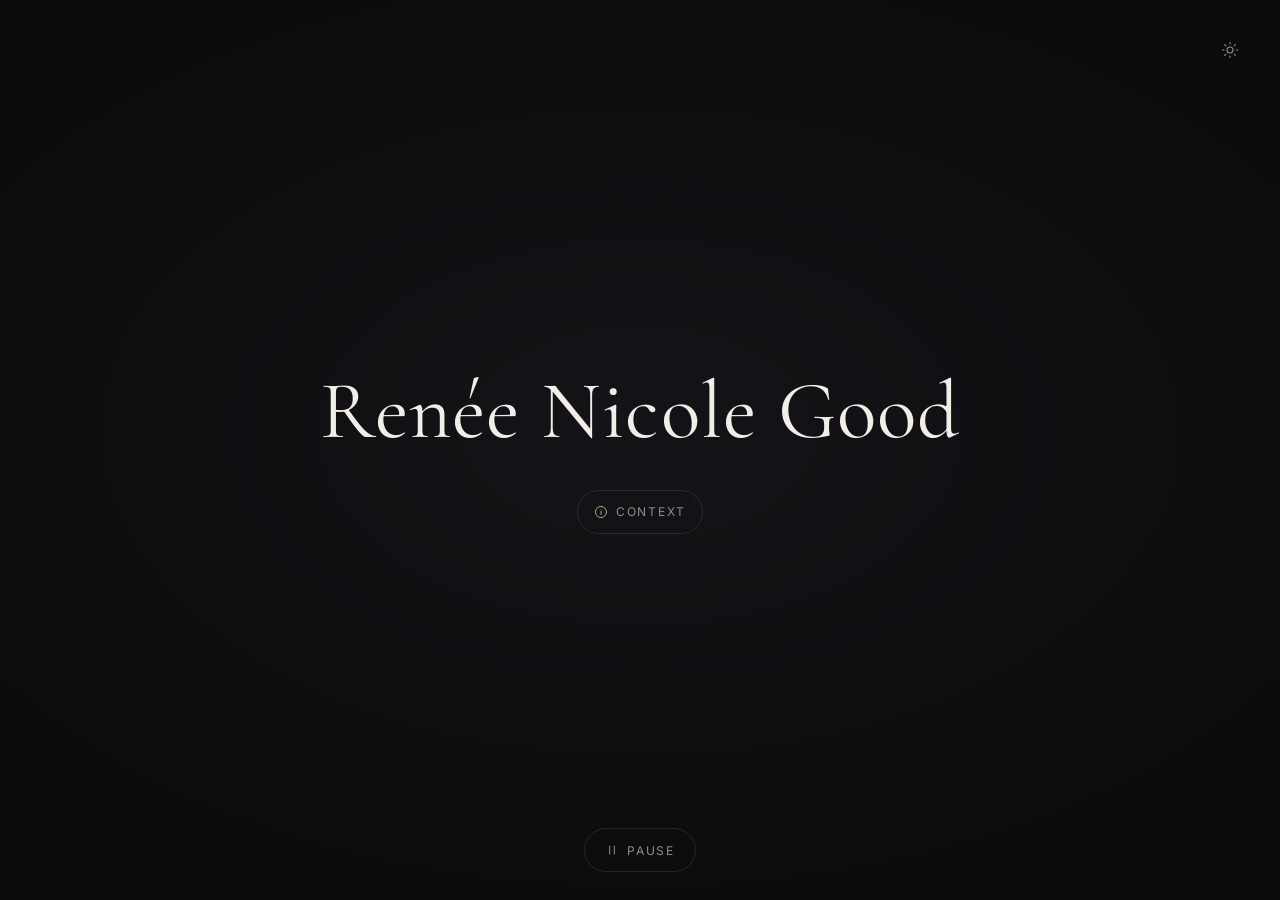
==== index.html @ b08a033c "Initial commit: Say Their Names memorial site" ====
<!DOCTYPE html>
<html lang="en" data-theme="dark">
<head>
  <meta charset="UTF-8">
  <meta name="viewport" content="width=device-width, initial-scale=1.0">
  <meta name="color-scheme" content="dark light">
  <meta name="description" content="A quiet, respectful memorial honoring those whose names should not be forgotten.">
  <title>Say Their Names</title>
  <link rel="preconnect" href="https://fonts.googleapis.com">
  <link rel="preconnect" href="https://fonts.gstatic.com" crossorigin>
  <link href="https://fonts.googleapis.com/css2?family=Cormorant+Garamond:ital,wght@0,400;0,500;1,400&family=Inter:wght@300;400;500&display=swap" rel="stylesheet">
  <script>
    (function () {
      try {
        var saved = localStorage.getItem('stn-theme');
        if (saved === 'light' || saved === 'dark') {
          document.documentElement.setAttribute('data-theme', saved);
        }
      } catch (_) {}
    })();
  </script>
  <link rel="stylesheet" href="styles.css">
</head>
<body>
  <header class="site-chrome site-chrome--top">
    <button
      type="button"
      id="theme-toggle"
      class="icon-btn"
      aria-label="Switch to light theme"
      title="Switch to light theme"
    >
      <svg class="icon icon--sun" viewBox="0 0 24 24" width="18" height="18" fill="none" stroke="currentColor" stroke-width="1.5" stroke-linecap="round" stroke-linejoin="round" aria-hidden="true">
        <circle cx="12" cy="12" r="4"></circle>
        <path d="M12 2v2M12 20v2M4.93 4.93l1.41 1.41M17.66 17.66l1.41 1.41M2 12h2M20 12h2M6.34 17.66l-1.41 1.41M19.07 4.93l-1.41 1.41"></path>
      </svg>
      <svg class="icon icon--moon" viewBox="0 0 24 24" width="18" height="18" fill="none" stroke="currentColor" stroke-width="1.5" stroke-linecap="round" stroke-linejoin="round" aria-hidden="true">
        <path d="M21 12.79A9 9 0 1 1 11.21 3 7 7 0 0 0 21 12.79z"></path>
      </svg>
    </button>
  </header>

  <main class="stage" id="stage" aria-label="Memorial name display">
    <div class="name-presence" id="name-presence" data-phase="hidden">
      <h1 class="name-display" id="name-display" aria-live="polite" aria-atomic="true"></h1>

      <div class="indicator-slot">
        <button
          type="button"
          id="context-trigger"
          class="context-trigger"
          aria-haspopup="dialog"
          aria-controls="context-dialog"
          aria-label="Read full context"
          disabled
        >
          <span class="context-trigger__ring" aria-hidden="true">
            <svg viewBox="0 0 24 24" width="14" height="14" fill="none" stroke="currentColor" stroke-width="1.6" stroke-linecap="round" stroke-linejoin="round">
              <circle cx="12" cy="12" r="9.5"></circle>
              <path d="M12 10.5v5.5"></path>
              <circle cx="12" cy="7.5" r="0.6" fill="currentColor" stroke="none"></circle>
            </svg>
          </span>
          <span class="context-trigger__label">Context</span>
        </button>
      </div>
    </div>

    <noscript>
      <section class="noscript-memorial" aria-label="Memorial archive">
        <p class="noscript-note">JavaScript is disabled. Below are all names honored here and their context.</p>
        <ul class="noscript-list">
          <li>
            <details>
              <summary>Hind Rajab</summary>
              <p>A 5-year-old Palestinian girl killed in Gaza City in January 2024 after being trapped in a car under fire and making a widely publicized, hours-long emergency call to the Palestinian Red Crescent. She was honored by Houston Texans linebacker Azeez Al-Shaair on his eye black in September 2026.</p>
            </details>
          </li>
          <li>
            <details>
              <summary>Fatima Al-Bayook</summary>
              <p>An 8-year-old Palestinian girl who survived an earlier airstrike that killed her family in 2023 before later being killed in Gaza. She was honored by Houston Texans linebacker Azeez Al-Shaair on his eye black in October 2026.</p>
            </details>
          </li>
          <li>
            <details>
              <summary>Khaled Nabhan</summary>
              <p>A Palestinian grandfather known internationally as the &ldquo;soul of my soul&rdquo; grandfather after footage of him mourning his 3-year-old granddaughter Reem&mdash;killed in an Israeli attack in November 2023&mdash;went viral. Khaled Nabhan himself was killed in an Israeli strike in December 2024.</p>
            </details>
          </li>
          <li>
            <details>
              <summary>Reem Nabhan</summary>
              <p>The 3-year-old granddaughter of Khaled Nabhan, killed in an Israeli attack in November 2023. Footage of her grandfather mourning her as the &ldquo;soul of my soul&rdquo; reached audiences worldwide; Khaled Nabhan was later killed in an Israeli strike in December 2024.</p>
            </details>
          </li>
          <li>
            <details>
              <summary>Refaat Alareer</summary>
              <p>A 44-year-old Palestinian poet, writer, and professor of English literature at the Islamic University of Gaza, best known for his poem <em>&ldquo;If I must die.&rdquo;</em> He was killed in an Israeli airstrike in Gaza City on December 6, 2023, alongside several members of his family.</p>
            </details>
          </li>
          <li>
            <details>
              <summary>Sha&rsquo;ban al-Dalou</summary>
              <p>A 19-year-old software engineering student who burned to death on October 14, 2024, after an Israeli strike hit a tent encampment at Shuhada al-Aqsa Hospital in Deir al-Balah. His mother and two younger siblings also died from the attack.</p>
            </details>
          </li>
          <li>
            <details>
              <summary>Hamza Al-Dahdouh</summary>
              <p>An Al Jazeera journalist and the son of Al Jazeera&rsquo;s Gaza bureau chief Wael Al-Dahdouh. He was killed in an Israeli airstrike in southern Gaza on January 7, 2024, alongside freelance journalist Mustafa Thuria, becoming the fifth member of Wael Al-Dahdouh&rsquo;s immediate family killed during the war.</p>
            </details>
          </li>
          <li>
            <details>
              <summary>Mustafa Thuria</summary>
              <p>A freelance journalist killed in an Israeli airstrike in southern Gaza on January 7, 2024, alongside Al Jazeera journalist Hamza Al-Dahdouh.</p>
            </details>
          </li>
          <li>
            <details>
              <summary>Ren&eacute;e Nicole Good</summary>
              <p>A U.S. citizen and mother shot and killed by a masked ICE agent in Minneapolis on January 7, 2026, while behind the wheel of her vehicle. Agents claimed she attempted to ram them, while eyewitness accounts and video footage sparked nationwide protests and calls for a federal investigation.</p>
            </details>
          </li>
          <li>
            <details>
              <summary>Keith Porter Jr.</summary>
              <p>A 43-year-old U.S. citizen and father of two shot and killed by an off-duty ICE agent outside his home in Northridge, Los Angeles, on New Year&rsquo;s Eve 2025. The agent alleged Porter fired at him, while Porter&rsquo;s family stated he was firing celebratory shots and posed no threat.</p>
            </details>
          </li>
          <li>
            <details>
              <summary>Silverio Villegas Gonz&aacute;lez</summary>
              <p>A 38-year-old Mexican national, cook, and father of two shot and killed by an ICE agent during a traffic stop in the Chicago suburb of Franklin Park on September 12, 2025. DHS claimed he hit and dragged an officer with his car, though video analysis by <em>The New York Times</em> and footage obtained by the <em>Chicago Sun-Times</em> contradicted the agency&rsquo;s account.</p>
            </details>
          </li>
          <li>
            <details>
              <summary>Lorenzo Salgado Araujo</summary>
              <p>A Mexican national shot and killed by ICE agents after a traffic stop; ICE alleged he tried to ram agents with his car, a claim contradicted by three witnesses.</p>
            </details>
          </li>
          <li>
            <details>
              <summary>Joan Sebastian Guerrero</summary>
              <p>A 26-year-old Colombian national shot and killed by an ICE agent on July 10, 2026, with ICE stating the agent opened fire as Guerrero attempted to drive away.</p>
            </details>
          </li>
          <li>
            <details>
              <summary>Mr. Lunas Campos</summary>
              <p>Died in ICE custody at Camp East Montana in El Paso, Texas, in January 2026. ICE initially cited a medical emergency, but the El Paso County Medical Examiner ruled his death a homicide resulting from asphyxia due to neck and torso compression. The American Immigration Lawyers Association (AILA) maintains a public log of all reported ICE custody deaths.</p>
            </details>
          </li>
        </ul>
      </section>
    </noscript>
  </main>

  <footer class="site-chrome site-chrome--bottom">
    <button
      type="button"
      id="playback-toggle"
      class="playback-btn"
      aria-pressed="false"
      aria-label="Pause name display"
    >
      <svg class="icon icon--pause" viewBox="0 0 24 24" width="14" height="14" fill="none" stroke="currentColor" stroke-width="1.75" stroke-linecap="round" stroke-linejoin="round" aria-hidden="true">
        <line x1="8" y1="5" x2="8" y2="19"></line>
        <line x1="16" y1="5" x2="16" y2="19"></line>
      </svg>
      <svg class="icon icon--play" viewBox="0 0 24 24" width="14" height="14" fill="none" stroke="currentColor" stroke-width="1.75" stroke-linecap="round" stroke-linejoin="round" aria-hidden="true">
        <polygon points="7 5 19 12 7 19 7 5"></polygon>
      </svg>
      <span id="playback-label">Pause</span>
    </button>
  </footer>

  <dialog
    id="context-dialog"
    class="context-dialog"
    aria-labelledby="dialog-name"
    aria-describedby="dialog-body"
  >
    <article class="dialog-card">
      <div class="dialog-header">
        <div class="dialog-meta" id="dialog-meta"></div>
        <button
          type="button"
          id="dialog-close-x"
          class="icon-btn icon-btn--dialog"
          aria-label="Close context and continue"
          title="Close and continue"
        >
          <svg viewBox="0 0 24 24" width="18" height="18" fill="none" stroke="currentColor" stroke-width="1.5" stroke-linecap="round" stroke-linejoin="round" aria-hidden="true">
            <line x1="18" y1="6" x2="6" y2="18"></line>
            <line x1="6" y1="6" x2="18" y2="18"></line>
          </svg>
        </button>
      </div>

      <h2 class="dialog-name" id="dialog-name"></h2>
      <div class="dialog-rule" aria-hidden="true"></div>

      <div class="dialog-body" id="dialog-body"></div>

      <section class="dialog-sources" id="dialog-sources" hidden aria-label="Reporting sources">
        <h3 class="dialog-sources__heading">Reported Sources</h3>
        <ul class="dialog-sources__list" id="dialog-sources-list"></ul>
      </section>

      <div class="dialog-footer">
        <button type="button" id="dialog-continue" class="continue-btn">
          <span>Close &amp; Continue</span>
        </button>
      </div>
    </article>
  </dialog>

  <script src="script.js" defer></script>
</body>
</html>
---- styles.css ----
/* ==========================================================================
   Say Their Names — Solemn Editorial Memorial
   Design rules:
   - Strictly opacity-only transitions; zero X or Y axis movement.
   - Accessible WCAG AA/AAA contrast across both dark and light themes.
   - Minimum 44x44px touch targets and clear keyboard focus states.
   ========================================================================== */

:root {
  --font-serif: 'Cormorant Garamond', 'Iowan Old Style', 'Palatino Linotype', 'Book Antiqua', Georgia, serif;
  --font-sans: 'Inter', -apple-system, BlinkMacSystemFont, 'Segoe UI', Roboto, Helvetica, Arial, sans-serif;

  /* Timing constants (synchronized with script.js) */
  --fade-in-duration: 1500ms;
  --fade-out-duration: 1500ms;
  --ui-transition: 220ms;
  --dialog-transition: 280ms;

  /* Z-index scale */
  --z-stage: 10;
  --z-chrome: 20;
}

/* Solemn Dark Memorial (Default) */
:root[data-theme="dark"] {
  --bg-base: #0b0b0d;
  --bg-glow: #141418;
  --bg-surface: #131317;
  --bg-surface-hover: #1b1b21;
  --backdrop: rgba(6, 6, 8, 0.82);

  --text-primary: #f2eee6;
  --text-secondary: #cbc5ba;
  --text-muted: #938c80;

  --border-subtle: rgba(242, 238, 230, 0.11);
  --border-strong: rgba(242, 238, 230, 0.24);
  --accent: #bfa987;
  --accent-soft: rgba(191, 169, 135, 0.16);
  --shadow-dialog: 0 28px 80px rgba(0, 0, 0, 0.65), 0 0 0 1px rgba(242, 238, 230, 0.08);
}

/* Archival Light Memorial */
:root[data-theme="light"] {
  --bg-base: #f5f2ec;
  --bg-glow: #faf8f4;
  --bg-surface: #fdfcf9;
  --bg-surface-hover: #f0ece3;
  --backdrop: rgba(22, 21, 19, 0.44);

  --text-primary: #171614;
  --text-secondary: #3c3934;
  --text-muted: #5f5a51;

  --border-subtle: rgba(23, 22, 20, 0.12);
  --border-strong: rgba(23, 22, 20, 0.28);
  --accent: #7a6446;
  --accent-soft: rgba(122, 100, 70, 0.12);
  --shadow-dialog: 0 24px 64px rgba(23, 22, 20, 0.16), 0 0 0 1px rgba(23, 22, 20, 0.08);
}

/* Base Reset */
*,
*::before,
*::after {
  box-sizing: border-box;
}

html,
body {
  margin: 0;
  padding: 0;
  height: 100%;
  background-color: var(--bg-base);
  color: var(--text-primary);
  font-family: var(--font-sans);
  -webkit-font-smoothing: antialiased;
  -moz-osx-font-smoothing: grayscale;
  text-rendering: optimizeLegibility;
}

body {
  min-height: 100dvh;
  background-image: radial-gradient(ellipse 68% 58% at 50% 48%, var(--bg-glow) 0%, var(--bg-base) 100%);
  overflow-x: hidden;
  transition: background-color var(--ui-transition) ease, color var(--ui-transition) ease;
}

/* Accessible focus styles — never suppressed, zero layout shift */
:focus-visible {
  outline: 2px solid var(--accent);
  outline-offset: 3px;
}

/* Peripheral Chrome */
.site-chrome {
  position: fixed;
  left: 0;
  right: 0;
  z-index: var(--z-chrome);
  display: flex;
  align-items: center;
  padding: clamp(1rem, 3vw, 1.75rem);
  pointer-events: none;
}

.site-chrome--top {
  top: 0;
  justify-content: flex-end;
}

.site-chrome--bottom {
  bottom: 0;
  justify-content: center;
}

.site-chrome button {
  pointer-events: auto;
}

/* Quiet Icon Button (Theme Toggle & Dialog Close) */
.icon-btn {
  display: inline-flex;
  align-items: center;
  justify-content: center;
  width: 44px;
  height: 44px;
  padding: 0;
  border: 1px solid transparent;
  border-radius: 999px;
  background: transparent;
  color: var(--text-muted);
  cursor: pointer;
  transition:
    color var(--ui-transition) ease,
    border-color var(--ui-transition) ease,
    background-color var(--ui-transition) ease;
}

.icon-btn:hover {
  color: var(--text-primary);
  border-color: var(--border-subtle);
  background-color: var(--bg-surface-hover);
}

/* Theme Icon Visibility */
:root[data-theme="dark"] .icon--moon {
  display: none;
}

:root[data-theme="light"] .icon--sun {
  display: none;
}

/* Main Centered Stage — Strictly Zero X/Y Movement */
.stage {
  position: relative;
  z-index: var(--z-stage);
  min-height: 100dvh;
  width: 100%;
  display: grid;
  place-items: center;
  padding: 5.5rem clamp(1.25rem, 6vw, 4rem);
}

.name-presence {
  width: 100%;
  max-width: 64rem;
  display: flex;
  flex-direction: column;
  align-items: center;
  justify-content: center;
  text-align: center;
  opacity: 0;
  will-change: opacity;
}

.name-presence[data-phase="visible"] {
  opacity: 1;
  transition: opacity var(--fade-in-duration) cubic-bezier(0.22, 1, 0.36, 1);
}

.name-presence[data-phase="fading-out"] {
  opacity: 0;
  transition: opacity var(--fade-out-duration) cubic-bezier(0.64, 0, 0.78, 0);
}

.name-presence[data-phase="hidden"] {
  opacity: 0;
  transition: none;
}

.name-presence[data-phase="paused"] {
  opacity: 1;
  transition: opacity 260ms ease-out;
}

.name-display {
  margin: 0;
  font-family: var(--font-serif);
  font-weight: 400;
  font-size: clamp(2.5rem, 6.4vw, 5.5rem);
  line-height: 1.12;
  letter-spacing: 0.015em;
  color: var(--text-primary);
  text-wrap: balance;
  /* Reserve steady minimum vertical line height so slot stays grounded */
  min-height: 1.12em;
}

/* Small Context Indicator directly beneath the centered name */
.indicator-slot {
  margin-top: clamp(1.35rem, 3vw, 2rem);
  min-height: 44px;
  display: flex;
  align-items: center;
  justify-content: center;
}

.context-trigger {
  display: inline-flex;
  align-items: center;
  justify-content: center;
  gap: 0.5rem;
  min-width: 44px;
  min-height: 44px;
  padding: 0.5rem 1rem;
  border: 1px solid var(--border-subtle);
  border-radius: 999px;
  background-color: transparent;
  color: var(--text-muted);
  font-family: var(--font-sans);
  font-size: 0.75rem;
  font-weight: 400;
  letter-spacing: 0.14em;
  text-transform: uppercase;
  cursor: pointer;
  transition:
    color var(--ui-transition) ease,
    border-color var(--ui-transition) ease,
    background-color var(--ui-transition) ease,
    opacity var(--ui-transition) ease;
}

.context-trigger__ring {
  display: inline-flex;
  align-items: center;
  justify-content: center;
  color: var(--accent);
  transition: color var(--ui-transition) ease;
}

.context-trigger:hover:not(:disabled) {
  color: var(--text-primary);
  border-color: var(--border-strong);
  background-color: var(--bg-surface-hover);
}

.context-trigger:disabled {
  pointer-events: none;
  cursor: default;
}

/* Quiet Pause / Continue Control */
.playback-btn {
  display: inline-flex;
  align-items: center;
  justify-content: center;
  gap: 0.5rem;
  min-height: 44px;
  min-width: 112px;
  padding: 0.5rem 1.1rem;
  border: 1px solid var(--border-subtle);
  border-radius: 999px;
  background-color: transparent;
  color: var(--text-muted);
  font-family: var(--font-sans);
  font-size: 0.75rem;
  font-weight: 400;
  letter-spacing: 0.14em;
  text-transform: uppercase;
  cursor: pointer;
  transition:
    color var(--ui-transition) ease,
    border-color var(--ui-transition) ease,
    background-color var(--ui-transition) ease;
}

.playback-btn:hover {
  color: var(--text-primary);
  border-color: var(--border-strong);
  background-color: var(--bg-surface-hover);
}

.playback-btn[aria-pressed="true"] {
  color: var(--text-primary);
  border-color: var(--accent);
  background-color: var(--accent-soft);
}

.playback-btn[aria-pressed="false"] .icon--play {
  display: none;
}

.playback-btn[aria-pressed="true"] .icon--pause {
  display: none;
}

/* ==========================================================================
   Centered Editorial Context Dialog — Opacity-Only Fade, Zero X/Y Shift
   ========================================================================== */

.context-dialog {
  width: min(36rem, calc(100vw - 2rem));
  max-height: calc(100dvh - 3rem);
  margin: auto;
  padding: 0;
  border: 1px solid var(--border-subtle);
  border-radius: 12px;
  background-color: var(--bg-surface);
  color: var(--text-primary);
  box-shadow: var(--shadow-dialog);
  overflow-y: auto;
  opacity: 0;
  transition: opacity var(--dialog-transition) ease;
}

.context-dialog[open] {
  opacity: 0;
}

.context-dialog[open].is-open {
  opacity: 1;
}

.context-dialog::backdrop {
  background-color: var(--backdrop);
  backdrop-filter: blur(6px);
  -webkit-backdrop-filter: blur(6px);
  opacity: 0;
  transition: opacity var(--dialog-transition) ease;
}

.context-dialog.is-open::backdrop {
  opacity: 1;
}

.dialog-card {
  padding: clamp(1.5rem, 4vw, 2.5rem);
}

.dialog-header {
  display: flex;
  align-items: center;
  justify-content: space-between;
  gap: 1rem;
  margin-bottom: 0.75rem;
}

.dialog-meta {
  display: flex;
  flex-wrap: wrap;
  align-items: center;
  gap: 0.5rem;
  font-size: 0.75rem;
  font-weight: 500;
  letter-spacing: 0.14em;
  text-transform: uppercase;
  color: var(--accent);
}

.dialog-meta__sep {
  color: var(--text-muted);
  opacity: 0.7;
}

.icon-btn--dialog {
  margin-right: -0.5rem;
  flex-shrink: 0;
}

.dialog-name {
  margin: 0;
  font-family: var(--font-serif);
  font-weight: 400;
  font-size: clamp(1.875rem, 4vw, 2.625rem);
  line-height: 1.15;
  letter-spacing: 0.01em;
  color: var(--text-primary);
}

.dialog-rule {
  width: 2.75rem;
  height: 1px;
  margin: 1.25rem 0 1.5rem;
  background-color: var(--accent);
  opacity: 0.65;
}

.dialog-body {
  font-size: 1rem;
  line-height: 1.75;
  color: var(--text-secondary);
  max-width: 60ch;
}

.dialog-body p {
  margin: 0 0 1rem;
}

.dialog-body p:last-child {
  margin-bottom: 0;
}

.dialog-body em {
  font-style: italic;
  color: var(--text-primary);
}

/* Reported Sources */
.dialog-sources {
  margin-top: 1.75rem;
  padding-top: 1.25rem;
  border-top: 1px solid var(--border-subtle);
}

.dialog-sources__heading {
  margin: 0 0 0.75rem;
  font-size: 0.7rem;
  font-weight: 500;
  letter-spacing: 0.16em;
  text-transform: uppercase;
  color: var(--text-muted);
}

.dialog-sources__list {
  list-style: none;
  margin: 0;
  padding: 0;
  display: flex;
  flex-direction: column;
  gap: 0.65rem;
}

.dialog-source-link {
  display: flex;
  align-items: flex-start;
  justify-content: space-between;
  gap: 0.75rem;
  min-height: 44px;
  padding: 0.45rem 0.65rem;
  margin: 0 -0.65rem;
  border-radius: 6px;
  color: var(--text-secondary);
  text-decoration: none;
  font-size: 0.875rem;
  line-height: 1.45;
  transition: color var(--ui-transition) ease, background-color var(--ui-transition) ease;
}

.dialog-source-link:hover {
  color: var(--text-primary);
  background-color: var(--bg-surface-hover);
}

.dialog-source-link__text {
  display: flex;
  flex-direction: column;
  gap: 0.15rem;
  min-width: 0;
}

.dialog-source-link__pub {
  color: var(--accent);
  font-size: 0.72rem;
  font-weight: 500;
  letter-spacing: 0.08em;
  text-transform: uppercase;
}

.dialog-source-link__title {
  color: inherit;
}

.dialog-source-link__icon {
  flex-shrink: 0;
  margin-top: 0.25rem;
  color: var(--text-muted);
  transition: color var(--ui-transition) ease;
}

.dialog-source-link:hover .dialog-source-link__icon {
  color: var(--accent);
}

/* Dialog Footer */
.dialog-footer {
  margin-top: 2rem;
  padding-top: 1.25rem;
  border-top: 1px solid var(--border-subtle);
  display: flex;
  justify-content: flex-end;
}

.continue-btn {
  display: inline-flex;
  align-items: center;
  justify-content: center;
  min-height: 44px;
  padding: 0.65rem 1.4rem;
  border: 1px solid var(--border-strong);
  border-radius: 999px;
  background-color: transparent;
  color: var(--text-primary);
  font-family: var(--font-sans);
  font-size: 0.78rem;
  font-weight: 500;
  letter-spacing: 0.12em;
  text-transform: uppercase;
  cursor: pointer;
  transition:
    background-color var(--ui-transition) ease,
    border-color var(--ui-transition) ease,
    color var(--ui-transition) ease;
}

.continue-btn:hover {
  border-color: var(--accent);
  background-color: var(--accent-soft);
}

/* No-JS Progressive Enhancement Fallback */
.noscript-memorial {
  width: 100%;
  max-width: 42rem;
  text-align: left;
}

.noscript-note {
  margin: 0 0 2rem;
  font-size: 0.9rem;
  color: var(--text-muted);
}

.noscript-list {
  list-style: none;
  margin: 0;
  padding: 0;
  display: flex;
  flex-direction: column;
  gap: 1.25rem;
}

.noscript-list summary {
  font-family: var(--font-serif);
  font-size: 1.75rem;
  color: var(--text-primary);
  cursor: pointer;
  padding: 0.25rem 0;
}

.noscript-list p {
  margin: 0.6rem 0 0;
  font-size: 1rem;
  line-height: 1.7;
  color: var(--text-secondary);
}

/* Reduced Motion Support */
@media (prefers-reduced-motion: reduce) {
  :root {
    --fade-in-duration: 150ms;
    --fade-out-duration: 150ms;
    --ui-transition: 1ms;
    --dialog-transition: 1ms;
  }
}

/* Mobile Refinements */
@media (max-width: 480px) {
  .dialog-card {
    padding: 1.4rem 1.25rem 1.5rem;
  }

  .dialog-footer {
    justify-content: stretch;
  }

  .continue-btn {
    width: 100%;
  }
}
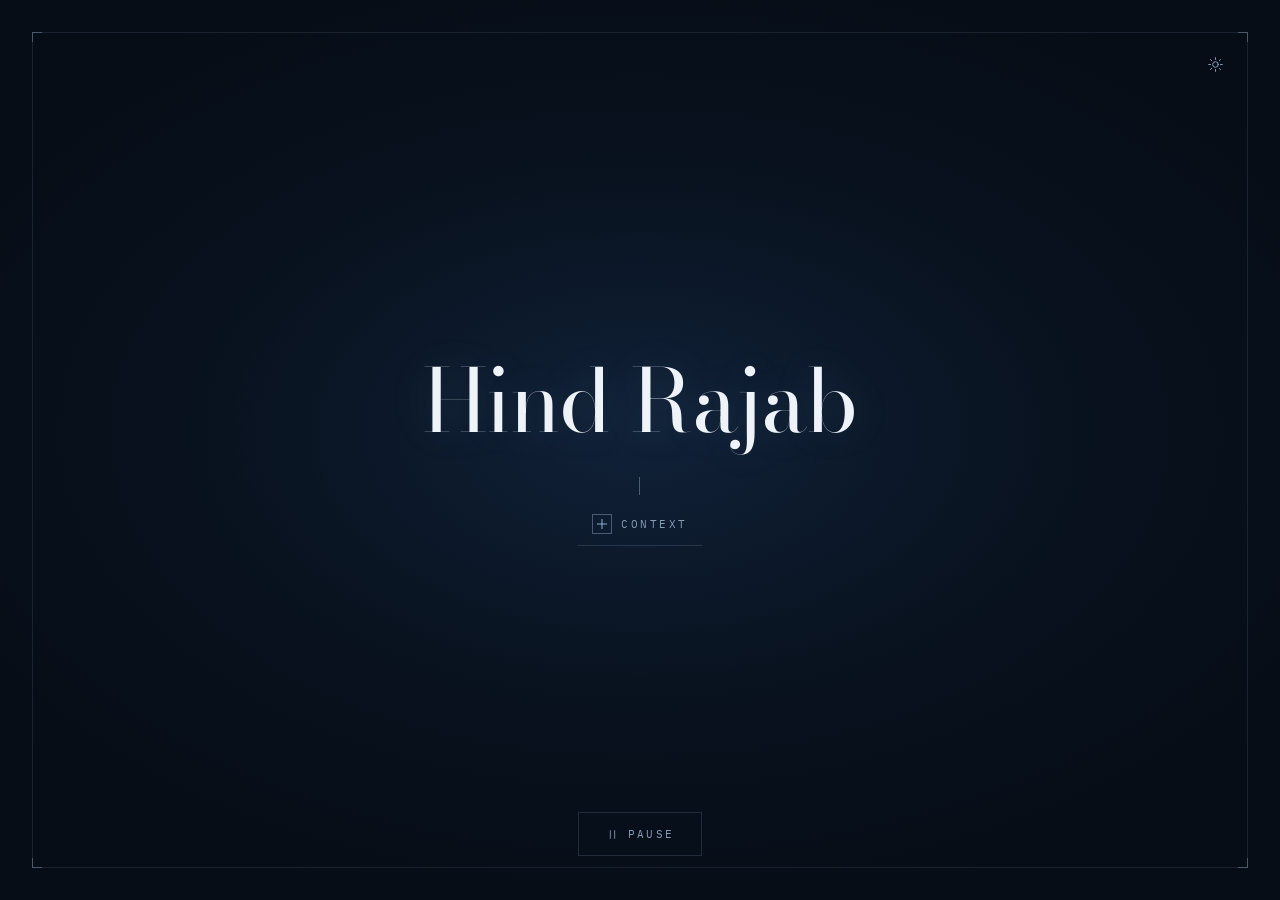
==== commit 299beb7a: "Redesign UI with Nocturnal Vigil Projection aesthetic" ====
--- a/index.html
+++ b/index.html
@@ -4,11 +4,11 @@
   <meta charset="UTF-8">
   <meta name="viewport" content="width=device-width, initial-scale=1.0">
   <meta name="color-scheme" content="dark light">
-  <meta name="description" content="A quiet, respectful memorial honoring those whose names should not be forgotten.">
+  <meta name="description" content="A quiet nocturnal memorial honoring those whose names should not be forgotten.">
   <title>Say Their Names</title>
   <link rel="preconnect" href="https://fonts.googleapis.com">
   <link rel="preconnect" href="https://fonts.gstatic.com" crossorigin>
-  <link href="https://fonts.googleapis.com/css2?family=Cormorant+Garamond:ital,wght@0,400;0,500;1,400&family=Inter:wght@300;400;500&display=swap" rel="stylesheet">
+  <link href="https://fonts.googleapis.com/css2?family=Bodoni+Moda:ital,opsz,wght@0,6..96,400;0,6..96,500;1,6..96,400&family=IBM+Plex+Mono:wght@400;500&family=IBM+Plex+Sans:ital,wght@0,300;0,400;0,500;1,400&display=swap" rel="stylesheet">
   <script>
     (function () {
       try {
@@ -22,6 +22,14 @@
   <link rel="stylesheet" href="styles.css">
 </head>
 <body>
+  <!-- Subtle architectural projection frame -->
+  <div class="gallery-frame" aria-hidden="true">
+    <span class="gallery-corner gallery-corner--tl"></span>
+    <span class="gallery-corner gallery-corner--tr"></span>
+    <span class="gallery-corner gallery-corner--bl"></span>
+    <span class="gallery-corner gallery-corner--br"></span>
+  </div>
+
   <header class="site-chrome site-chrome--top">
     <button
       type="button"
@@ -30,11 +38,11 @@
       aria-label="Switch to light theme"
       title="Switch to light theme"
     >
-      <svg class="icon icon--sun" viewBox="0 0 24 24" width="18" height="18" fill="none" stroke="currentColor" stroke-width="1.5" stroke-linecap="round" stroke-linejoin="round" aria-hidden="true">
+      <svg class="icon icon--sun" viewBox="0 0 24 24" width="17" height="17" fill="none" stroke="currentColor" stroke-width="1.4" stroke-linecap="square" stroke-linejoin="miter" aria-hidden="true">
         <circle cx="12" cy="12" r="4"></circle>
-        <path d="M12 2v2M12 20v2M4.93 4.93l1.41 1.41M17.66 17.66l1.41 1.41M2 12h2M20 12h2M6.34 17.66l-1.41 1.41M19.07 4.93l-1.41 1.41"></path>
-      </svg>
-      <svg class="icon icon--moon" viewBox="0 0 24 24" width="18" height="18" fill="none" stroke="currentColor" stroke-width="1.5" stroke-linecap="round" stroke-linejoin="round" aria-hidden="true">
+        <path d="M12 2.5v2.2M12 19.3v2.2M4.93 4.93l1.55 1.55M17.52 17.52l1.55 1.55M2.5 12h2.2M19.3 12h2.2M6.48 17.52l-1.55 1.55M19.07 4.93l-1.55 1.55"></path>
+      </svg>
+      <svg class="icon icon--moon" viewBox="0 0 24 24" width="17" height="17" fill="none" stroke="currentColor" stroke-width="1.4" stroke-linecap="square" stroke-linejoin="miter" aria-hidden="true">
         <path d="M21 12.79A9 9 0 1 1 11.21 3 7 7 0 0 0 21 12.79z"></path>
       </svg>
     </button>
@@ -45,6 +53,7 @@
       <h1 class="name-display" id="name-display" aria-live="polite" aria-atomic="true"></h1>
 
       <div class="indicator-slot">
+        <span class="indicator-stem" aria-hidden="true"></span>
         <button
           type="button"
           id="context-trigger"
@@ -54,11 +63,10 @@
           aria-label="Read full context"
           disabled
         >
-          <span class="context-trigger__ring" aria-hidden="true">
-            <svg viewBox="0 0 24 24" width="14" height="14" fill="none" stroke="currentColor" stroke-width="1.6" stroke-linecap="round" stroke-linejoin="round">
-              <circle cx="12" cy="12" r="9.5"></circle>
-              <path d="M12 10.5v5.5"></path>
-              <circle cx="12" cy="7.5" r="0.6" fill="currentColor" stroke="none"></circle>
+          <span class="context-trigger__mark" aria-hidden="true">
+            <svg viewBox="0 0 16 16" width="12" height="12" fill="none" stroke="currentColor" stroke-width="1.25" stroke-linecap="square">
+              <line x1="8" y1="2" x2="8" y2="14"></line>
+              <line x1="2" y1="8" x2="14" y2="8"></line>
             </svg>
           </span>
           <span class="context-trigger__label">Context</span>
@@ -167,11 +175,11 @@
       aria-pressed="false"
       aria-label="Pause name display"
     >
-      <svg class="icon icon--pause" viewBox="0 0 24 24" width="14" height="14" fill="none" stroke="currentColor" stroke-width="1.75" stroke-linecap="round" stroke-linejoin="round" aria-hidden="true">
+      <svg class="icon icon--pause" viewBox="0 0 24 24" width="13" height="13" fill="none" stroke="currentColor" stroke-width="1.6" stroke-linecap="square" aria-hidden="true">
         <line x1="8" y1="5" x2="8" y2="19"></line>
         <line x1="16" y1="5" x2="16" y2="19"></line>
       </svg>
-      <svg class="icon icon--play" viewBox="0 0 24 24" width="14" height="14" fill="none" stroke="currentColor" stroke-width="1.75" stroke-linecap="round" stroke-linejoin="round" aria-hidden="true">
+      <svg class="icon icon--play" viewBox="0 0 24 24" width="13" height="13" fill="none" stroke="currentColor" stroke-width="1.6" stroke-linecap="square" stroke-linejoin="miter" aria-hidden="true">
         <polygon points="7 5 19 12 7 19 7 5"></polygon>
       </svg>
       <span id="playback-label">Pause</span>
@@ -184,8 +192,8 @@
     aria-labelledby="dialog-name"
     aria-describedby="dialog-body"
   >
-    <article class="dialog-card">
-      <div class="dialog-header">
+    <article class="dialog-dossier">
+      <div class="dialog-topbar">
         <div class="dialog-meta" id="dialog-meta"></div>
         <button
           type="button"
@@ -194,22 +202,23 @@
           aria-label="Close context and continue"
           title="Close and continue"
         >
-          <svg viewBox="0 0 24 24" width="18" height="18" fill="none" stroke="currentColor" stroke-width="1.5" stroke-linecap="round" stroke-linejoin="round" aria-hidden="true">
+          <svg viewBox="0 0 24 24" width="16" height="16" fill="none" stroke="currentColor" stroke-width="1.4" stroke-linecap="square" aria-hidden="true">
             <line x1="18" y1="6" x2="6" y2="18"></line>
             <line x1="6" y1="6" x2="18" y2="18"></line>
           </svg>
         </button>
       </div>
 
-      <h2 class="dialog-name" id="dialog-name"></h2>
-      <div class="dialog-rule" aria-hidden="true"></div>
-
-      <div class="dialog-body" id="dialog-body"></div>
-
-      <section class="dialog-sources" id="dialog-sources" hidden aria-label="Reporting sources">
-        <h3 class="dialog-sources__heading">Reported Sources</h3>
-        <ul class="dialog-sources__list" id="dialog-sources-list"></ul>
-      </section>
+      <div class="dialog-content">
+        <h2 class="dialog-name" id="dialog-name"></h2>
+
+        <div class="dialog-body" id="dialog-body"></div>
+
+        <section class="dialog-sources" id="dialog-sources" hidden aria-label="Reporting sources">
+          <h3 class="dialog-sources__heading">Documented Sources</h3>
+          <ul class="dialog-sources__list" id="dialog-sources-list"></ul>
+        </section>
+      </div>
 
       <div class="dialog-footer">
         <button type="button" id="dialog-continue" class="continue-btn">
--- a/styles.css
+++ b/styles.css
@@ -1,14 +1,16 @@
 /* ==========================================================================
-   Say Their Names — Solemn Editorial Memorial
-   Design rules:
+   Say Their Names — Nocturnal Vigil Projection
+   Design grammar:
+   - Deep midnight Prussian blue canvas with moonlight-silver typography.
+   - Bodoni Moda (high-contrast Didone) + IBM Plex Sans + IBM Plex Mono.
+   - Sharp 0px architectural geometry, hairline framing, crosshair context cue.
    - Strictly opacity-only transitions; zero X or Y axis movement.
-   - Accessible WCAG AA/AAA contrast across both dark and light themes.
-   - Minimum 44x44px touch targets and clear keyboard focus states.
    ========================================================================== */
 
 :root {
-  --font-serif: 'Cormorant Garamond', 'Iowan Old Style', 'Palatino Linotype', 'Book Antiqua', Georgia, serif;
-  --font-sans: 'Inter', -apple-system, BlinkMacSystemFont, 'Segoe UI', Roboto, Helvetica, Arial, sans-serif;
+  --font-display: 'Bodoni Moda', 'Didot', 'Bodoni MT', 'Times New Roman', serif;
+  --font-sans: 'IBM Plex Sans', -apple-system, BlinkMacSystemFont, 'Segoe UI', sans-serif;
+  --font-mono: 'IBM Plex Mono', ui-monospace, 'SFMono-Regular', Menlo, monospace;
 
   /* Timing constants (synchronized with script.js) */
   --fade-in-duration: 1500ms;
@@ -16,47 +18,63 @@
   --ui-transition: 220ms;
   --dialog-transition: 280ms;
 
+  /* Architectural spacing */
+  --frame-inset: clamp(0.875rem, 2.6vw, 2rem);
+
   /* Z-index scale */
+  --z-frame: 5;
   --z-stage: 10;
   --z-chrome: 20;
 }
 
-/* Solemn Dark Memorial (Default) */
+/* Nocturnal Vigil — Deep Midnight Prussian Blue (Default) */
 :root[data-theme="dark"] {
-  --bg-base: #0b0b0d;
-  --bg-glow: #141418;
-  --bg-surface: #131317;
-  --bg-surface-hover: #1b1b21;
-  --backdrop: rgba(6, 6, 8, 0.82);
-
-  --text-primary: #f2eee6;
-  --text-secondary: #cbc5ba;
-  --text-muted: #938c80;
-
-  --border-subtle: rgba(242, 238, 230, 0.11);
-  --border-strong: rgba(242, 238, 230, 0.24);
-  --accent: #bfa987;
-  --accent-soft: rgba(191, 169, 135, 0.16);
-  --shadow-dialog: 0 28px 80px rgba(0, 0, 0, 0.65), 0 0 0 1px rgba(242, 238, 230, 0.08);
-}
-
-/* Archival Light Memorial */
+  --bg-deep: #060d17;
+  --bg-base: #08111d;
+  --bg-projection: #102138;
+  --bg-surface: #0b1625;
+  --bg-surface-alt: #0f1e31;
+  --bg-hover: rgba(150, 184, 219, 0.08);
+  --backdrop: rgba(3, 8, 15, 0.84);
+
+  --text-primary: #eef3f9;
+  --text-secondary: #c3d1e2;
+  --text-muted: #869db8;
+
+  --border-frame: rgba(173, 198, 226, 0.11);
+  --border-corner: rgba(173, 198, 226, 0.34);
+  --border-subtle: rgba(173, 198, 226, 0.16);
+  --border-strong: rgba(173, 198, 226, 0.38);
+
+  --accent: #96b8db;
+  --accent-soft: rgba(150, 184, 219, 0.12);
+  --projection-glow: 0 0 44px rgba(150, 184, 219, 0.16);
+  --shadow-dialog: 0 32px 96px rgba(1, 5, 11, 0.78);
+}
+
+/* Dawn Mist — Cool Architectural Paper */
 :root[data-theme="light"] {
-  --bg-base: #f5f2ec;
-  --bg-glow: #faf8f4;
-  --bg-surface: #fdfcf9;
-  --bg-surface-hover: #f0ece3;
-  --backdrop: rgba(22, 21, 19, 0.44);
-
-  --text-primary: #171614;
-  --text-secondary: #3c3934;
-  --text-muted: #5f5a51;
-
-  --border-subtle: rgba(23, 22, 20, 0.12);
-  --border-strong: rgba(23, 22, 20, 0.28);
-  --accent: #7a6446;
-  --accent-soft: rgba(122, 100, 70, 0.12);
-  --shadow-dialog: 0 24px 64px rgba(23, 22, 20, 0.16), 0 0 0 1px rgba(23, 22, 20, 0.08);
+  --bg-deep: #e2e9f1;
+  --bg-base: #edf2f7;
+  --bg-projection: #f7fafc;
+  --bg-surface: #ffffff;
+  --bg-surface-alt: #f4f7fb;
+  --bg-hover: rgba(11, 24, 41, 0.05);
+  --backdrop: rgba(8, 17, 29, 0.48);
+
+  --text-primary: #0b1829;
+  --text-secondary: #2b3e55;
+  --text-muted: #4b617a;
+
+  --border-frame: rgba(11, 24, 41, 0.11);
+  --border-corner: rgba(11, 24, 41, 0.34);
+  --border-subtle: rgba(11, 24, 41, 0.14);
+  --border-strong: rgba(11, 24, 41, 0.36);
+
+  --accent: #2c537d;
+  --accent-soft: rgba(44, 83, 125, 0.09);
+  --projection-glow: none;
+  --shadow-dialog: 0 28px 72px rgba(8, 17, 29, 0.18);
 }
 
 /* Base Reset */
@@ -81,44 +99,92 @@
 
 body {
   min-height: 100dvh;
-  background-image: radial-gradient(ellipse 68% 58% at 50% 48%, var(--bg-glow) 0%, var(--bg-base) 100%);
+  background-image:
+    radial-gradient(ellipse 62% 54% at 50% 48%, var(--bg-projection) 0%, var(--bg-base) 58%, var(--bg-deep) 100%);
   overflow-x: hidden;
   transition: background-color var(--ui-transition) ease, color var(--ui-transition) ease;
 }
 
-/* Accessible focus styles — never suppressed, zero layout shift */
+/* Crisp keyboard focus ring — zero layout shift */
 :focus-visible {
   outline: 2px solid var(--accent);
   outline-offset: 3px;
 }
 
-/* Peripheral Chrome */
+/* Subtle Architectural Gallery Projection Frame */
+.gallery-frame {
+  position: fixed;
+  inset: var(--frame-inset);
+  z-index: var(--z-frame);
+  border: 1px solid var(--border-frame);
+  pointer-events: none;
+}
+
+.gallery-corner {
+  position: absolute;
+  width: 10px;
+  height: 10px;
+  border-color: var(--border-corner);
+  border-style: solid;
+  border-width: 0;
+}
+
+.gallery-corner--tl {
+  top: -1px;
+  left: -1px;
+  border-top-width: 1px;
+  border-left-width: 1px;
+}
+
+.gallery-corner--tr {
+  top: -1px;
+  right: -1px;
+  border-top-width: 1px;
+  border-right-width: 1px;
+}
+
+.gallery-corner--bl {
+  bottom: -1px;
+  left: -1px;
+  border-bottom-width: 1px;
+  border-left-width: 1px;
+}
+
+.gallery-corner--br {
+  bottom: -1px;
+  right: -1px;
+  border-bottom-width: 1px;
+  border-right-width: 1px;
+}
+
+/* Peripheral Chrome — Aligned cleanly inside the gallery frame */
 .site-chrome {
   position: fixed;
-  left: 0;
-  right: 0;
+  left: var(--frame-inset);
+  right: var(--frame-inset);
   z-index: var(--z-chrome);
   display: flex;
   align-items: center;
-  padding: clamp(1rem, 3vw, 1.75rem);
   pointer-events: none;
 }
 
 .site-chrome--top {
-  top: 0;
+  top: var(--frame-inset);
   justify-content: flex-end;
+  padding: 0.65rem;
 }
 
 .site-chrome--bottom {
-  bottom: 0;
-  justify-content: center;
+  bottom: var(--frame-inset);
+  justify-content: center;
+  padding: 0.75rem;
 }
 
 .site-chrome button {
   pointer-events: auto;
 }
 
-/* Quiet Icon Button (Theme Toggle & Dialog Close) */
+/* Sharp-Edged Square Icon Button */
 .icon-btn {
   display: inline-flex;
   align-items: center;
@@ -127,7 +193,7 @@
   height: 44px;
   padding: 0;
   border: 1px solid transparent;
-  border-radius: 999px;
+  border-radius: 0;
   background: transparent;
   color: var(--text-muted);
   cursor: pointer;
@@ -140,10 +206,9 @@
 .icon-btn:hover {
   color: var(--text-primary);
   border-color: var(--border-subtle);
-  background-color: var(--bg-surface-hover);
-}
-
-/* Theme Icon Visibility */
+  background-color: var(--bg-hover);
+}
+
 :root[data-theme="dark"] .icon--moon {
   display: none;
 }
@@ -160,12 +225,12 @@
   width: 100%;
   display: grid;
   place-items: center;
-  padding: 5.5rem clamp(1.25rem, 6vw, 4rem);
+  padding: 6rem clamp(2rem, 8vw, 6rem);
 }
 
 .name-presence {
   width: 100%;
-  max-width: 64rem;
+  max-width: 68rem;
   display: flex;
   flex-direction: column;
   align-items: center;
@@ -197,42 +262,51 @@
 
 .name-display {
   margin: 0;
-  font-family: var(--font-serif);
+  font-family: var(--font-display);
   font-weight: 400;
-  font-size: clamp(2.5rem, 6.4vw, 5.5rem);
-  line-height: 1.12;
-  letter-spacing: 0.015em;
-  color: var(--text-primary);
+  font-optical-sizing: auto;
+  font-size: clamp(2.5rem, 6.8vw, 5.75rem);
+  line-height: 1.08;
+  letter-spacing: -0.01em;
+  color: var(--text-primary);
+  text-shadow: var(--projection-glow);
   text-wrap: balance;
-  /* Reserve steady minimum vertical line height so slot stays grounded */
-  min-height: 1.12em;
-}
-
-/* Small Context Indicator directly beneath the centered name */
+  min-height: 1.08em;
+}
+
+/* Delicate Vertical Hairline & Crosshair Context Indicator */
 .indicator-slot {
-  margin-top: clamp(1.35rem, 3vw, 2rem);
-  min-height: 44px;
-  display: flex;
-  align-items: center;
-  justify-content: center;
+  margin-top: clamp(1.25rem, 2.8vw, 1.85rem);
+  display: flex;
+  flex-direction: column;
+  align-items: center;
+  justify-content: center;
+}
+
+.indicator-stem {
+  width: 1px;
+  height: 18px;
+  background-color: var(--border-strong);
+  margin-bottom: 0.45rem;
 }
 
 .context-trigger {
   display: inline-flex;
   align-items: center;
   justify-content: center;
-  gap: 0.5rem;
+  gap: 0.55rem;
   min-width: 44px;
   min-height: 44px;
-  padding: 0.5rem 1rem;
-  border: 1px solid var(--border-subtle);
-  border-radius: 999px;
+  padding: 0.5rem 0.9rem;
+  border: 1px solid transparent;
+  border-bottom-color: var(--border-subtle);
+  border-radius: 0;
   background-color: transparent;
   color: var(--text-muted);
-  font-family: var(--font-sans);
-  font-size: 0.75rem;
+  font-family: var(--font-mono);
+  font-size: 0.7rem;
   font-weight: 400;
-  letter-spacing: 0.14em;
+  letter-spacing: 0.22em;
   text-transform: uppercase;
   cursor: pointer;
   transition:
@@ -242,18 +316,31 @@
     opacity var(--ui-transition) ease;
 }
 
-.context-trigger__ring {
+.context-trigger__mark {
   display: inline-flex;
   align-items: center;
   justify-content: center;
+  width: 20px;
+  height: 20px;
+  border: 1px solid var(--border-strong);
   color: var(--accent);
-  transition: color var(--ui-transition) ease;
+  transition:
+    border-color var(--ui-transition) ease,
+    color var(--ui-transition) ease,
+    background-color var(--ui-transition) ease;
 }
 
 .context-trigger:hover:not(:disabled) {
   color: var(--text-primary);
-  border-color: var(--border-strong);
-  background-color: var(--bg-surface-hover);
+  border-color: var(--border-subtle);
+  border-bottom-color: var(--accent);
+  background-color: var(--bg-hover);
+}
+
+.context-trigger:hover:not(:disabled) .context-trigger__mark {
+  border-color: var(--accent);
+  color: var(--text-primary);
+  background-color: var(--accent-soft);
 }
 
 .context-trigger:disabled {
@@ -261,23 +348,23 @@
   cursor: default;
 }
 
-/* Quiet Pause / Continue Control */
+/* Sharp Architectural Pause / Continue Control */
 .playback-btn {
   display: inline-flex;
   align-items: center;
   justify-content: center;
-  gap: 0.5rem;
+  gap: 0.55rem;
   min-height: 44px;
-  min-width: 112px;
+  min-width: 124px;
   padding: 0.5rem 1.1rem;
   border: 1px solid var(--border-subtle);
-  border-radius: 999px;
+  border-radius: 0;
   background-color: transparent;
   color: var(--text-muted);
-  font-family: var(--font-sans);
-  font-size: 0.75rem;
+  font-family: var(--font-mono);
+  font-size: 0.7rem;
   font-weight: 400;
-  letter-spacing: 0.14em;
+  letter-spacing: 0.2em;
   text-transform: uppercase;
   cursor: pointer;
   transition:
@@ -289,7 +376,7 @@
 .playback-btn:hover {
   color: var(--text-primary);
   border-color: var(--border-strong);
-  background-color: var(--bg-surface-hover);
+  background-color: var(--bg-hover);
 }
 
 .playback-btn[aria-pressed="true"] {
@@ -307,16 +394,17 @@
 }
 
 /* ==========================================================================
-   Centered Editorial Context Dialog — Opacity-Only Fade, Zero X/Y Shift
+   Sharp-Edged Editorial Dossier Dialog — Opacity-Only Fade, Zero X/Y Shift
    ========================================================================== */
 
 .context-dialog {
-  width: min(36rem, calc(100vw - 2rem));
+  width: min(38rem, calc(100vw - 2rem));
   max-height: calc(100dvh - 3rem);
   margin: auto;
   padding: 0;
-  border: 1px solid var(--border-subtle);
-  border-radius: 12px;
+  border: 1px solid var(--border-strong);
+  border-top: 2px solid var(--accent);
+  border-radius: 0;
   background-color: var(--bg-surface);
   color: var(--text-primary);
   box-shadow: var(--shadow-dialog);
@@ -335,8 +423,8 @@
 
 .context-dialog::backdrop {
   background-color: var(--backdrop);
-  backdrop-filter: blur(6px);
-  -webkit-backdrop-filter: blur(6px);
+  backdrop-filter: blur(8px);
+  -webkit-backdrop-filter: blur(8px);
   opacity: 0;
   transition: opacity var(--dialog-transition) ease;
 }
@@ -345,67 +433,77 @@
   opacity: 1;
 }
 
-.dialog-card {
-  padding: clamp(1.5rem, 4vw, 2.5rem);
-}
-
-.dialog-header {
-  display: flex;
-  align-items: center;
+.dialog-dossier {
+  display: flex;
+  flex-direction: column;
+}
+
+.dialog-topbar {
+  display: flex;
+  align-items: stretch;
   justify-content: space-between;
-  gap: 1rem;
-  margin-bottom: 0.75rem;
+  border-bottom: 1px solid var(--border-subtle);
+  background-color: var(--bg-surface-alt);
 }
 
 .dialog-meta {
   display: flex;
   flex-wrap: wrap;
   align-items: center;
-  gap: 0.5rem;
-  font-size: 0.75rem;
+  gap: 0.6rem;
+  padding: 0.85rem clamp(1.25rem, 3.5vw, 2.25rem);
+  font-family: var(--font-mono);
+  font-size: 0.72rem;
   font-weight: 500;
-  letter-spacing: 0.14em;
+  letter-spacing: 0.16em;
   text-transform: uppercase;
   color: var(--accent);
 }
 
 .dialog-meta__sep {
   color: var(--text-muted);
-  opacity: 0.7;
+  opacity: 0.65;
 }
 
 .icon-btn--dialog {
-  margin-right: -0.5rem;
+  width: 48px;
+  height: auto;
+  min-height: 44px;
+  border-left: 1px solid var(--border-subtle);
   flex-shrink: 0;
 }
 
+.icon-btn--dialog:hover {
+  border-color: transparent;
+  border-left-color: var(--border-subtle);
+}
+
+.dialog-content {
+  padding: clamp(1.5rem, 4vw, 2.5rem) clamp(1.25rem, 3.5vw, 2.25rem);
+}
+
 .dialog-name {
-  margin: 0;
-  font-family: var(--font-serif);
+  margin: 0 0 1.35rem;
+  font-family: var(--font-display);
   font-weight: 400;
-  font-size: clamp(1.875rem, 4vw, 2.625rem);
-  line-height: 1.15;
-  letter-spacing: 0.01em;
-  color: var(--text-primary);
-}
-
-.dialog-rule {
-  width: 2.75rem;
-  height: 1px;
-  margin: 1.25rem 0 1.5rem;
-  background-color: var(--accent);
-  opacity: 0.65;
+  font-optical-sizing: auto;
+  font-size: clamp(1.95rem, 4.2vw, 2.75rem);
+  line-height: 1.1;
+  letter-spacing: -0.01em;
+  color: var(--text-primary);
 }
 
 .dialog-body {
+  font-family: var(--font-sans);
   font-size: 1rem;
-  line-height: 1.75;
+  font-weight: 300;
+  line-height: 1.78;
   color: var(--text-secondary);
-  max-width: 60ch;
+  max-width: 58ch;
 }
 
 .dialog-body p {
-  margin: 0 0 1rem;
+  margin: 0 0 1.05rem;
 }
 
 .dialog-body p:last-child {
@@ -417,18 +515,19 @@
   color: var(--text-primary);
 }
 
-/* Reported Sources */
+/* Documented Sources */
 .dialog-sources {
-  margin-top: 1.75rem;
-  padding-top: 1.25rem;
+  margin-top: 2rem;
+  padding-top: 1.35rem;
   border-top: 1px solid var(--border-subtle);
 }
 
 .dialog-sources__heading {
-  margin: 0 0 0.75rem;
-  font-size: 0.7rem;
+  margin: 0 0 0.85rem;
+  font-family: var(--font-mono);
+  font-size: 0.68rem;
   font-weight: 500;
-  letter-spacing: 0.16em;
+  letter-spacing: 0.18em;
   text-transform: uppercase;
   color: var(--text-muted);
 }
@@ -439,18 +538,17 @@
   padding: 0;
   display: flex;
   flex-direction: column;
-  gap: 0.65rem;
+  border-top: 1px solid var(--border-subtle);
 }
 
 .dialog-source-link {
   display: flex;
   align-items: flex-start;
   justify-content: space-between;
-  gap: 0.75rem;
+  gap: 0.85rem;
   min-height: 44px;
-  padding: 0.45rem 0.65rem;
-  margin: 0 -0.65rem;
-  border-radius: 6px;
+  padding: 0.7rem 0.5rem;
+  border-bottom: 1px solid var(--border-subtle);
   color: var(--text-secondary);
   text-decoration: none;
   font-size: 0.875rem;
@@ -460,62 +558,63 @@
 
 .dialog-source-link:hover {
   color: var(--text-primary);
-  background-color: var(--bg-surface-hover);
+  background-color: var(--bg-hover);
 }
 
 .dialog-source-link__text {
   display: flex;
   flex-direction: column;
-  gap: 0.15rem;
+  gap: 0.2rem;
   min-width: 0;
 }
 
 .dialog-source-link__pub {
+  font-family: var(--font-mono);
   color: var(--accent);
+  font-size: 0.68rem;
+  font-weight: 500;
+  letter-spacing: 0.12em;
+  text-transform: uppercase;
+}
+
+.dialog-source-link__title {
+  color: inherit;
+}
+
+.dialog-source-link__icon {
+  flex-shrink: 0;
+  margin-top: 0.2rem;
+  color: var(--text-muted);
+  transition: color var(--ui-transition) ease;
+}
+
+.dialog-source-link:hover .dialog-source-link__icon {
+  color: var(--accent);
+}
+
+/* Dialog Footer */
+.dialog-footer {
+  padding: 1.15rem clamp(1.25rem, 3.5vw, 2.25rem);
+  border-top: 1px solid var(--border-subtle);
+  background-color: var(--bg-surface-alt);
+  display: flex;
+  justify-content: flex-end;
+}
+
+.continue-btn {
+  display: inline-flex;
+  align-items: center;
+  justify-content: center;
+  min-height: 44px;
+  padding: 0.65rem 1.5rem;
+  border: 1px solid var(--border-strong);
+  border-radius: 0;
+  background-color: transparent;
+  color: var(--text-primary);
+  font-family: var(--font-mono);
   font-size: 0.72rem;
   font-weight: 500;
-  letter-spacing: 0.08em;
-  text-transform: uppercase;
-}
-
-.dialog-source-link__title {
-  color: inherit;
-}
-
-.dialog-source-link__icon {
-  flex-shrink: 0;
-  margin-top: 0.25rem;
-  color: var(--text-muted);
-  transition: color var(--ui-transition) ease;
-}
-
-.dialog-source-link:hover .dialog-source-link__icon {
-  color: var(--accent);
-}
-
-/* Dialog Footer */
-.dialog-footer {
-  margin-top: 2rem;
-  padding-top: 1.25rem;
-  border-top: 1px solid var(--border-subtle);
-  display: flex;
-  justify-content: flex-end;
-}
-
-.continue-btn {
-  display: inline-flex;
-  align-items: center;
-  justify-content: center;
-  min-height: 44px;
-  padding: 0.65rem 1.4rem;
-  border: 1px solid var(--border-strong);
-  border-radius: 999px;
-  background-color: transparent;
-  color: var(--text-primary);
-  font-family: var(--font-sans);
-  font-size: 0.78rem;
-  font-weight: 500;
-  letter-spacing: 0.12em;
+  letter-spacing: 0.16em;
   text-transform: uppercase;
   cursor: pointer;
   transition:
@@ -538,7 +637,8 @@
 
 .noscript-note {
   margin: 0 0 2rem;
-  font-size: 0.9rem;
+  font-family: var(--font-mono);
+  font-size: 0.8rem;
   color: var(--text-muted);
 }
 
@@ -546,23 +646,26 @@
   list-style: none;
   margin: 0;
   padding: 0;
-  display: flex;
-  flex-direction: column;
-  gap: 1.25rem;
+  border-top: 1px solid var(--border-subtle);
+}
+
+.noscript-list li {
+  border-bottom: 1px solid var(--border-subtle);
+  padding: 0.85rem 0;
 }
 
 .noscript-list summary {
-  font-family: var(--font-serif);
+  font-family: var(--font-display);
   font-size: 1.75rem;
   color: var(--text-primary);
   cursor: pointer;
-  padding: 0.25rem 0;
 }
 
 .noscript-list p {
-  margin: 0.6rem 0 0;
+  margin: 0.65rem 0 0;
   font-size: 1rem;
-  line-height: 1.7;
+  font-weight: 300;
+  line-height: 1.72;
   color: var(--text-secondary);
 }
 
@@ -578,8 +681,12 @@
 
 /* Mobile Refinements */
 @media (max-width: 480px) {
-  .dialog-card {
-    padding: 1.4rem 1.25rem 1.5rem;
+  .site-chrome--top {
+    padding: 0.45rem;
+  }
+
+  .site-chrome--bottom {
+    padding: 0.5rem;
   }
 
   .dialog-footer {
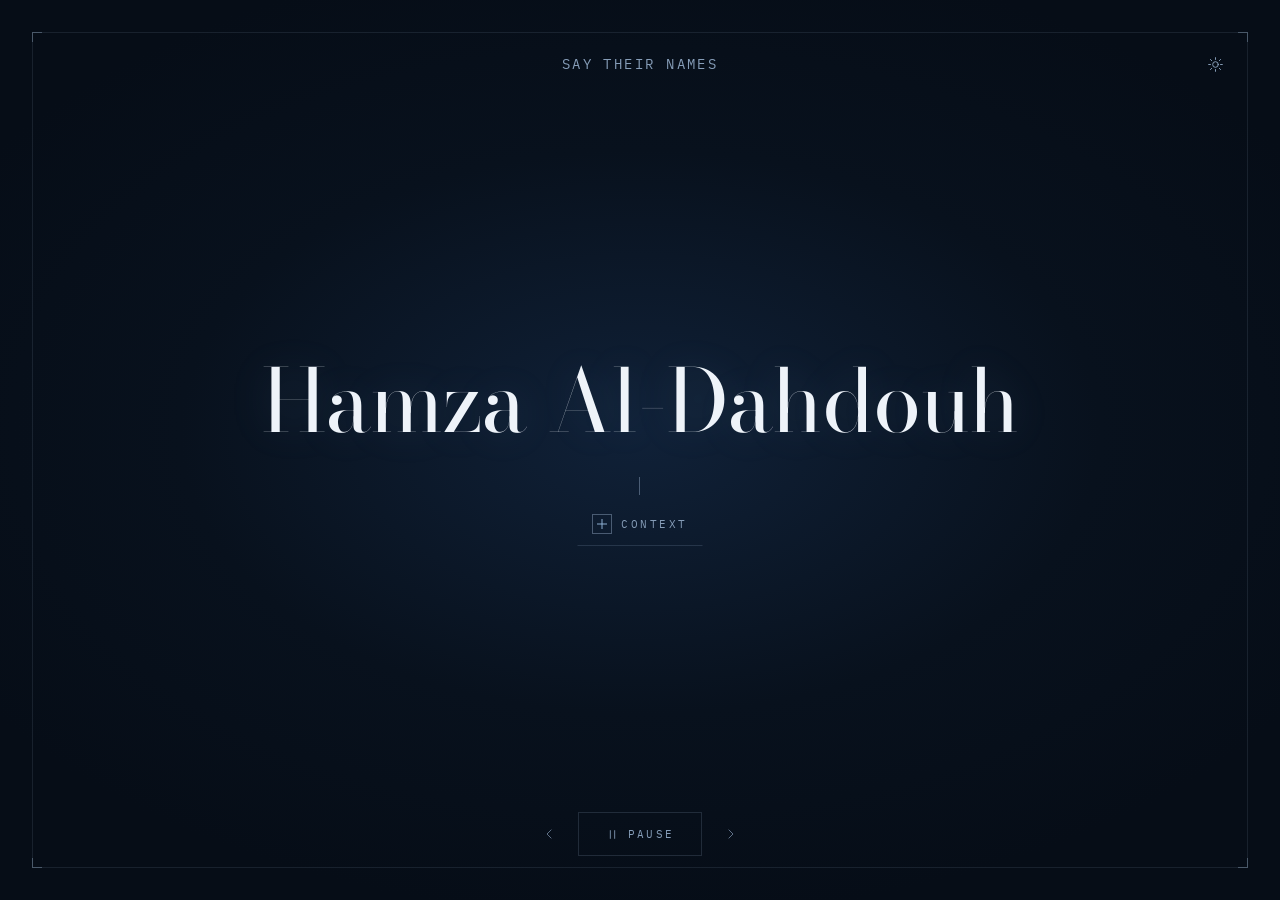
==== commit d0fd5228: "Add top title, clean context hover state, and prev/next navigation" ====
--- a/index.html
+++ b/index.html
@@ -31,6 +31,7 @@
   </div>
 
   <header class="site-chrome site-chrome--top">
+    <h1 class="site-title">Say their names</h1>
     <button
       type="button"
       id="theme-toggle"
@@ -50,7 +51,7 @@
 
   <main class="stage" id="stage" aria-label="Memorial name display">
     <div class="name-presence" id="name-presence" data-phase="hidden">
-      <h1 class="name-display" id="name-display" aria-live="polite" aria-atomic="true"></h1>
+      <h2 class="name-display" id="name-display" aria-live="polite" aria-atomic="true"></h2>
 
       <div class="indicator-slot">
         <span class="indicator-stem" aria-hidden="true"></span>
@@ -168,22 +169,48 @@
   </main>
 
   <footer class="site-chrome site-chrome--bottom">
-    <button
-      type="button"
-      id="playback-toggle"
-      class="playback-btn"
-      aria-pressed="false"
-      aria-label="Pause name display"
-    >
-      <svg class="icon icon--pause" viewBox="0 0 24 24" width="13" height="13" fill="none" stroke="currentColor" stroke-width="1.6" stroke-linecap="square" aria-hidden="true">
-        <line x1="8" y1="5" x2="8" y2="19"></line>
-        <line x1="16" y1="5" x2="16" y2="19"></line>
-      </svg>
-      <svg class="icon icon--play" viewBox="0 0 24 24" width="13" height="13" fill="none" stroke="currentColor" stroke-width="1.6" stroke-linecap="square" stroke-linejoin="miter" aria-hidden="true">
-        <polygon points="7 5 19 12 7 19 7 5"></polygon>
-      </svg>
-      <span id="playback-label">Pause</span>
-    </button>
+    <div class="playback-controls" role="group" aria-label="Memorial playback controls">
+      <button
+        type="button"
+        id="prev-btn"
+        class="icon-btn icon-btn--nav"
+        aria-label="Previous name"
+        title="Previous name (Left Arrow)"
+      >
+        <svg viewBox="0 0 24 24" width="16" height="16" fill="none" stroke="currentColor" stroke-width="1.4" stroke-linecap="square" stroke-linejoin="miter" aria-hidden="true">
+          <polyline points="15 18 9 12 15 6"></polyline>
+        </svg>
+      </button>
+
+      <button
+        type="button"
+        id="playback-toggle"
+        class="playback-btn"
+        aria-pressed="false"
+        aria-label="Pause name display"
+      >
+        <svg class="icon icon--pause" viewBox="0 0 24 24" width="13" height="13" fill="none" stroke="currentColor" stroke-width="1.6" stroke-linecap="square" aria-hidden="true">
+          <line x1="8" y1="5" x2="8" y2="19"></line>
+          <line x1="16" y1="5" x2="16" y2="19"></line>
+        </svg>
+        <svg class="icon icon--play" viewBox="0 0 24 24" width="13" height="13" fill="none" stroke="currentColor" stroke-width="1.6" stroke-linecap="square" stroke-linejoin="miter" aria-hidden="true">
+          <polygon points="7 5 19 12 7 19 7 5"></polygon>
+        </svg>
+        <span id="playback-label">Pause</span>
+      </button>
+
+      <button
+        type="button"
+        id="next-btn"
+        class="icon-btn icon-btn--nav"
+        aria-label="Next name"
+        title="Next name (Right Arrow)"
+      >
+        <svg viewBox="0 0 24 24" width="16" height="16" fill="none" stroke="currentColor" stroke-width="1.4" stroke-linecap="square" stroke-linejoin="miter" aria-hidden="true">
+          <polyline points="9 18 15 12 9 6"></polyline>
+        </svg>
+      </button>
+    </div>
   </footer>
 
   <dialog
--- a/styles.css
+++ b/styles.css
@@ -15,6 +15,8 @@
   /* Timing constants (synchronized with script.js) */
   --fade-in-duration: 1500ms;
   --fade-out-duration: 1500ms;
+  --step-out-duration: 220ms;
+  --step-in-duration: 380ms;
   --ui-transition: 220ms;
   --dialog-transition: 280ms;
 
@@ -170,14 +172,49 @@
 
 .site-chrome--top {
   top: var(--frame-inset);
-  justify-content: flex-end;
+  display: grid;
+  grid-template-columns: 44px 1fr 44px;
+  align-items: center;
   padding: 0.65rem;
+}
+
+.site-title {
+  grid-column: 2;
+  justify-self: center;
+  margin: 0;
+  font-family: var(--font-mono);
+  font-size: 0.85rem;
+  font-weight: 400;
+  line-height: 1.2;
+  letter-spacing: 0.18em;
+  text-transform: uppercase;
+  color: var(--text-muted);
+  text-align: center;
+}
+
+.site-chrome--top #theme-toggle {
+  grid-column: 3;
+  justify-self: end;
 }
 
 .site-chrome--bottom {
   bottom: var(--frame-inset);
   justify-content: center;
   padding: 0.75rem;
+}
+
+.playback-controls {
+  display: inline-flex;
+  align-items: center;
+  gap: 0.45rem;
+}
+
+.icon-btn--nav {
+  opacity: 0.75;
+}
+
+.icon-btn--nav:hover {
+  opacity: 1;
 }
 
 .site-chrome button {
@@ -258,6 +295,16 @@
 .name-presence[data-phase="paused"] {
   opacity: 1;
   transition: opacity 260ms ease-out;
+}
+
+.name-presence[data-phase="stepping-out"] {
+  opacity: 0;
+  transition: opacity var(--step-out-duration) ease-in;
+}
+
+.name-presence[data-phase="stepping-in"] {
+  opacity: 1;
+  transition: opacity var(--step-in-duration) ease-out;
 }
 
 .name-display {
@@ -332,15 +379,15 @@
 
 .context-trigger:hover:not(:disabled) {
   color: var(--text-primary);
-  border-color: var(--border-subtle);
+  border-color: transparent;
   border-bottom-color: var(--accent);
-  background-color: var(--bg-hover);
+  background-color: transparent;
 }
 
 .context-trigger:hover:not(:disabled) .context-trigger__mark {
   border-color: var(--accent);
   color: var(--text-primary);
-  background-color: var(--accent-soft);
+  background-color: transparent;
 }
 
 .context-trigger:disabled {
@@ -674,6 +721,8 @@
   :root {
     --fade-in-duration: 150ms;
     --fade-out-duration: 150ms;
+    --step-out-duration: 1ms;
+    --step-in-duration: 1ms;
     --ui-transition: 1ms;
     --dialog-transition: 1ms;
   }
